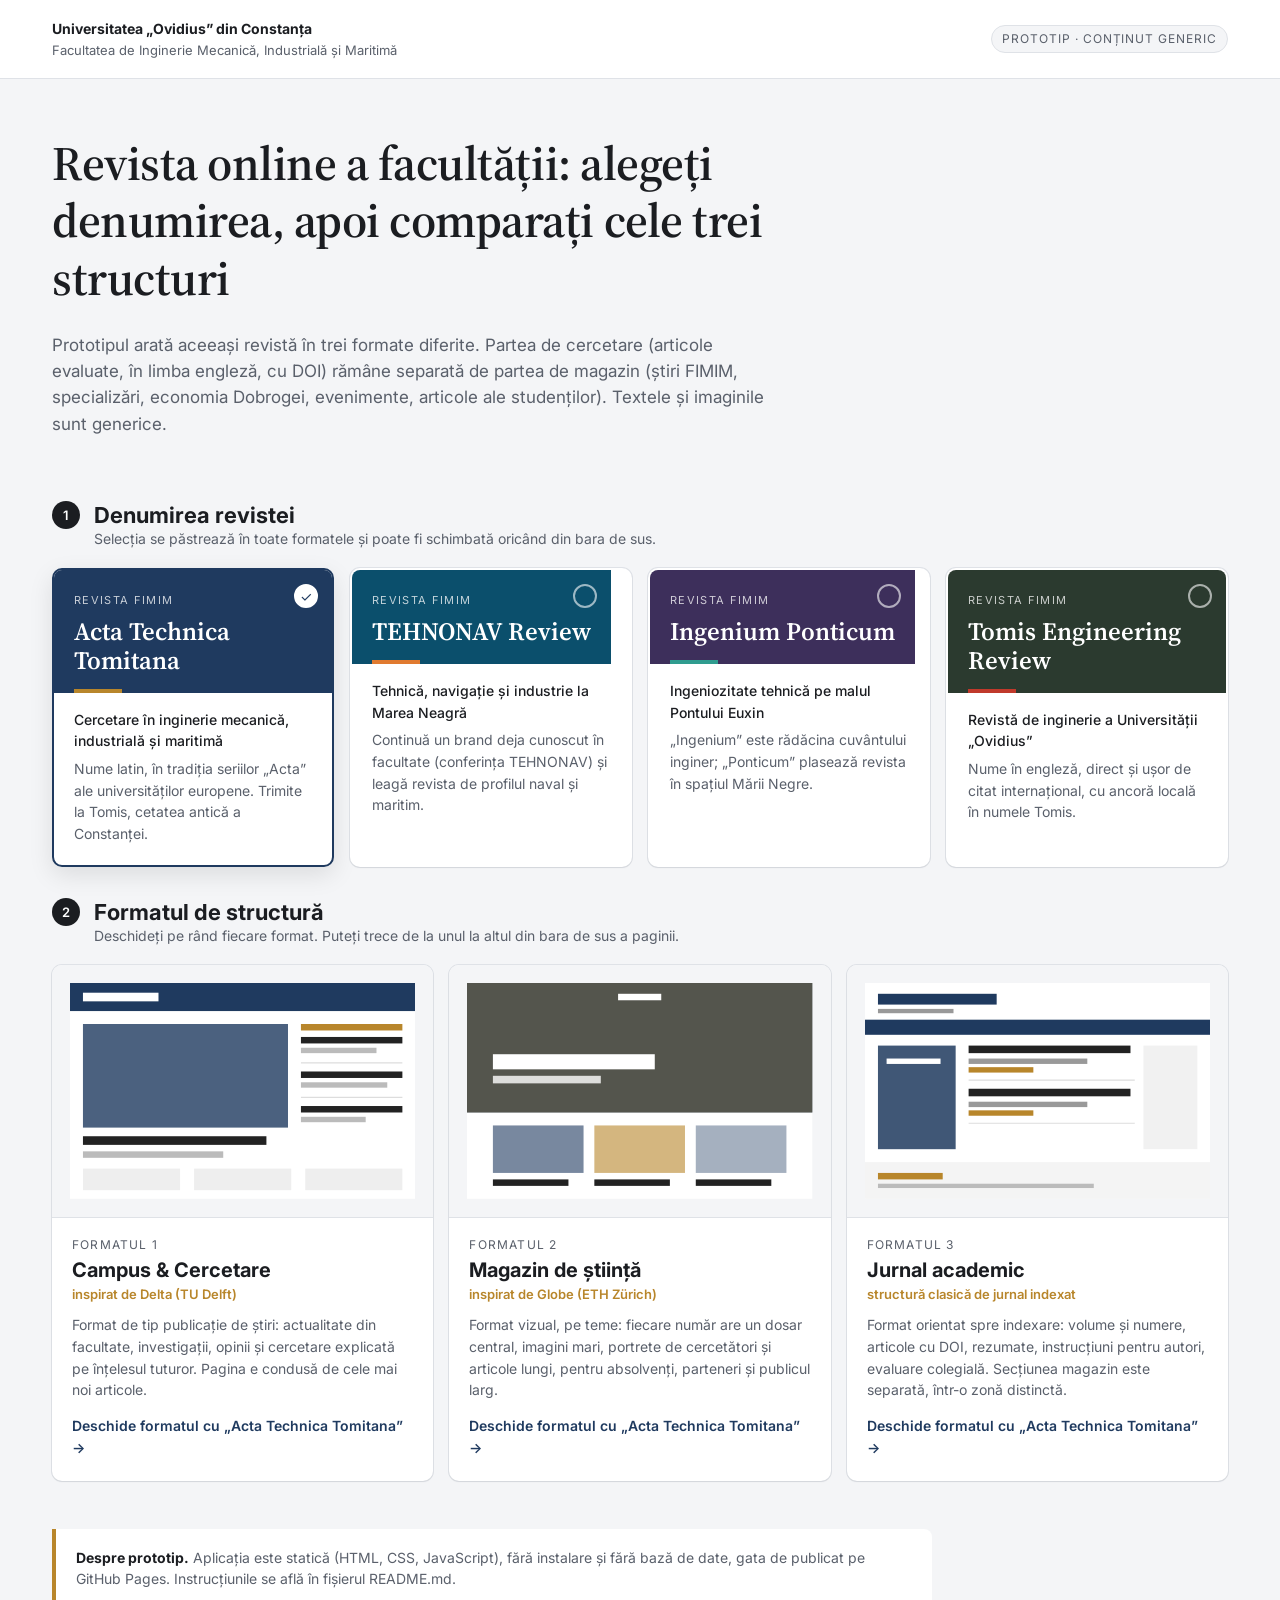
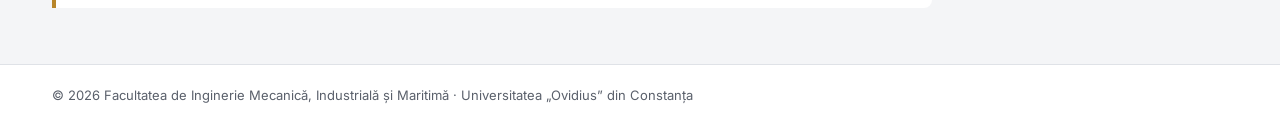
==== index.html @ e28da8f3 "Prototip site revista FIMIM: pagina de alegere și 3 formate Co-Authored-By: Claude Opus 5.5 <noreply" ====
<!doctype html>
<html lang="ro">
<head>
<meta charset="utf-8">
<meta name="viewport" content="width=device-width, initial-scale=1">
<title>Prototip revistă FIMIM</title>
<meta name="description" content="Prototip pentru revista online a Facultății de Inginerie Mecanică, Industrială și Maritimă, Universitatea Ovidius din Constanța.">
<link rel="preconnect" href="https://fonts.googleapis.com">
<link rel="preconnect" href="https://fonts.gstatic.com" crossorigin>
<link href="https://fonts.googleapis.com/css2?family=Inter:wght@400;500;600;700&family=Source+Serif+4:opsz,wght@8..60,400;8..60,600;8..60,700&display=swap" rel="stylesheet">
<link rel="stylesheet" href="assets/css/base.css">
<style>
  body { background: var(--fundal-2); }
  .antet { background: #fff; border-bottom: 1px solid var(--linie); }
  .antet .container { display: flex; align-items: center; justify-content: space-between; gap: 16px; padding-top: 18px; padding-bottom: 18px; flex-wrap: wrap; }
  .antet .inst { font-size: 13px; color: var(--text-2); }
  .antet .inst strong { display: block; color: var(--text); font-size: 14px; }
  .antet .stare { font-size: 12px; text-transform: uppercase; letter-spacing: .08em; color: var(--text-2); border: 1px solid var(--linie); padding: 4px 10px; border-radius: 99px; background: var(--fundal-2); }

  .intro { padding: 56px 0 24px; }
  .intro h1 { font-family: "Source Serif 4", Georgia, serif; font-size: clamp(30px, 4.5vw, 48px); font-weight: 600; max-width: 820px; letter-spacing: -.01em; }
  .intro p { color: var(--text-2); max-width: 720px; font-size: 17px; }

  .pas { padding: 24px 0 8px; }
  .pas-cap { display: flex; align-items: baseline; gap: 14px; margin-bottom: 18px; }
  .pas-cap .nr { font: 600 13px/1 "Inter", sans-serif; color: #fff; background: var(--text); width: 28px; height: 28px; border-radius: 50%; display: grid; place-items: center; flex: none; transform: translateY(-3px); }
  .pas-cap h2 { font-size: 22px; margin: 0; }
  .pas-cap p { margin: 0; color: var(--text-2); font-size: 14px; }

  .grila-nume { display: grid; grid-template-columns: repeat(auto-fill, minmax(260px, 1fr)); gap: 16px; }
  .card-nume {
    text-align: left; font: inherit; color: inherit; cursor: pointer;
    background: #fff; border: 2px solid transparent; border-radius: 10px; padding: 0; overflow: hidden;
    box-shadow: 0 1px 2px rgba(0,0,0,.06), 0 0 0 1px var(--linie);
    transition: box-shadow .15s, transform .15s, border-color .15s;
    display: flex; flex-direction: column;
  }
  .card-nume:hover { transform: translateY(-2px); box-shadow: 0 8px 24px rgba(0,0,0,.08), 0 0 0 1px var(--linie); }
  .card-nume:focus-visible { outline: 3px solid #4b8bf5; outline-offset: 2px; }
  .card-nume[aria-pressed="true"] { border-color: var(--c); box-shadow: 0 8px 24px rgba(0,0,0,.1); }
  .card-nume .mast { background: var(--c); color: #fff; padding: 22px 20px 18px; position: relative; }
  .card-nume .mast::after { content: ""; position: absolute; left: 20px; bottom: 0; width: 48px; height: 4px; background: var(--a); }
  .card-nume .mast small { display: block; font-size: 11px; letter-spacing: .12em; text-transform: uppercase; opacity: .75; margin-bottom: 8px; }
  .card-nume .mast strong { font-family: "Source Serif 4", Georgia, serif; font-size: 25px; font-weight: 600; line-height: 1.15; display: block; }
  .card-nume .corp { padding: 16px 20px 20px; font-size: 14px; color: var(--text-2); flex: 1; }
  .card-nume .corp em { display: block; font-style: normal; color: var(--text); font-weight: 500; margin-bottom: 6px; }
  .card-nume .bifa { position: absolute; top: 14px; right: 14px; width: 24px; height: 24px; border-radius: 50%; border: 2px solid rgba(255,255,255,.6); display: grid; place-items: center; font-size: 14px; }
  .card-nume[aria-pressed="true"] .bifa { background: #fff; color: var(--c); border-color: #fff; }

  .grila-format { display: grid; grid-template-columns: repeat(auto-fill, minmax(300px, 1fr)); gap: 16px; }
  .card-format {
    display: flex; flex-direction: column; text-decoration: none; background: #fff; border-radius: 10px; overflow: hidden;
    box-shadow: 0 1px 2px rgba(0,0,0,.06), 0 0 0 1px var(--linie); transition: box-shadow .15s, transform .15s;
  }
  .card-format:hover { transform: translateY(-2px); box-shadow: 0 10px 28px rgba(0,0,0,.1), 0 0 0 1px var(--linie); }
  .card-format:focus-visible { outline: 3px solid #4b8bf5; outline-offset: 2px; }
  .schita { background: var(--fundal-2); padding: 18px; border-bottom: 1px solid var(--linie); aspect-ratio: 16/10; }
  .schita svg { width: 100%; height: 100%; }
  .card-format .corp { padding: 18px 20px 22px; display: flex; flex-direction: column; flex: 1; }
  .card-format .nr { font-size: 12px; text-transform: uppercase; letter-spacing: .1em; color: var(--text-2); }
  .card-format h3 { font-size: 20px; margin: 4px 0 2px; }
  .card-format .insp { font-size: 13px; color: var(--accent); font-weight: 600; margin-bottom: 10px; }
  .card-format p { font-size: 14px; color: var(--text-2); flex: 1; }
  .card-format .deschide { font-weight: 600; font-size: 14px; color: var(--brand); }

  .nota { margin: 40px 0 56px; padding: 18px 20px; background: #fff; border-left: 4px solid var(--accent); border-radius: 0 8px 8px 0; font-size: 14px; color: var(--text-2); max-width: 880px; }
  .nota strong { color: var(--text); }
  footer { border-top: 1px solid var(--linie); background: #fff; font-size: 13px; color: var(--text-2); padding: 20px 0; }
</style>
</head>
<body>

<header class="antet">
  <div class="container">
    <div class="inst">
      <strong data-universitate></strong>
      <span data-facultate></span>
    </div>
    <span class="stare">Prototip · conținut generic</span>
  </div>
</header>

<main class="container">
  <section class="intro">
    <h1>Revista online a facultății: alegeți denumirea, apoi comparați cele trei structuri</h1>
    <p>Prototipul arată aceeași revistă în trei formate diferite. Partea de cercetare (articole evaluate, în limba engleză, cu DOI) rămâne separată de partea de magazin (știri FIMIM, specializări, economia Dobrogei, evenimente, articole ale studenților). Textele și imaginile sunt generice.</p>
  </section>

  <section class="pas" aria-labelledby="pas1">
    <div class="pas-cap"><span class="nr">1</span><div><h2 id="pas1">Denumirea revistei</h2><p>Selecția se păstrează în toate formatele și poate fi schimbată oricând din bara de sus.</p></div></div>
    <div class="grila-nume" id="grila-nume"></div>
  </section>

  <section class="pas" aria-labelledby="pas2">
    <div class="pas-cap"><span class="nr">2</span><div><h2 id="pas2">Formatul de structură</h2><p>Deschideți pe rând fiecare format. Puteți trece de la unul la altul din bara de sus a paginii.</p></div></div>
    <div class="grila-format" id="grila-format"></div>
  </section>

  <aside class="nota">
    <strong>Despre prototip.</strong> Aplicația este statică (HTML, CSS, JavaScript), fără instalare și fără bază de date, gata de publicat pe GitHub Pages. Instrucțiunile se află în fișierul README.md.
  </aside>
</main>

<footer><div class="container">&copy; <span data-an></span> <span data-facultate></span> · <span data-universitate></span></div></footer>

<script src="assets/js/data.js"></script>
<script src="assets/js/app.js"></script>
<script>
(function () {
  var A = window.APP, R = A.R, ales = A.id;

  var schite = {
    campus: '<svg viewBox="0 0 320 200"><rect width="320" height="200" fill="#fff"/><rect x="0" y="0" width="320" height="26" fill="C1"/><rect x="12" y="9" width="70" height="8" fill="#fff"/><rect x="12" y="38" width="190" height="96" fill="C1" opacity=".8"/><rect x="12" y="142" width="170" height="8" fill="#222"/><rect x="12" y="156" width="130" height="6" fill="#bbb"/><rect x="214" y="38" width="94" height="6" fill="C2"/><rect x="214" y="50" width="94" height="6" fill="#222"/><rect x="214" y="60" width="70" height="5" fill="#bbb"/><line x1="214" y1="74" x2="308" y2="74" stroke="#ddd"/><rect x="214" y="82" width="94" height="6" fill="#222"/><rect x="214" y="92" width="80" height="5" fill="#bbb"/><line x1="214" y1="106" x2="308" y2="106" stroke="#ddd"/><rect x="214" y="114" width="94" height="6" fill="#222"/><rect x="214" y="124" width="60" height="5" fill="#bbb"/><rect x="12" y="172" width="90" height="20" fill="#eee"/><rect x="115" y="172" width="90" height="20" fill="#eee"/><rect x="218" y="172" width="90" height="20" fill="#eee"/></svg>',
    magazin: '<svg viewBox="0 0 320 200"><rect width="320" height="200" fill="#fff"/><rect x="0" y="0" width="320" height="120" fill="C1"/><rect x="0" y="0" width="320" height="120" fill="C2" opacity=".35"/><rect x="24" y="66" width="150" height="14" fill="#fff"/><rect x="24" y="86" width="100" height="7" fill="#fff" opacity=".8"/><rect x="140" y="10" width="40" height="6" fill="#fff"/><rect x="24" y="132" width="84" height="44" fill="C1" opacity=".6"/><rect x="118" y="132" width="84" height="44" fill="C2" opacity=".6"/><rect x="212" y="132" width="84" height="44" fill="C1" opacity=".4"/><rect x="24" y="182" width="70" height="6" fill="#222"/><rect x="118" y="182" width="70" height="6" fill="#222"/><rect x="212" y="182" width="70" height="6" fill="#222"/></svg>',
    academic: '<svg viewBox="0 0 320 200"><rect width="320" height="200" fill="#fff"/><rect x="0" y="0" width="320" height="34" fill="#fff"/><rect x="12" y="10" width="110" height="10" fill="C1"/><rect x="12" y="24" width="70" height="4" fill="#999"/><rect x="0" y="34" width="320" height="14" fill="C1"/><rect x="12" y="58" width="72" height="96" fill="C1" opacity=".85"/><rect x="20" y="70" width="50" height="5" fill="#fff"/><rect x="96" y="58" width="150" height="7" fill="#222"/><rect x="96" y="70" width="110" height="5" fill="#999"/><rect x="96" y="78" width="60" height="5" fill="C2"/><line x1="96" y1="90" x2="250" y2="90" stroke="#ddd"/><rect x="96" y="98" width="150" height="7" fill="#222"/><rect x="96" y="110" width="110" height="5" fill="#999"/><rect x="96" y="118" width="60" height="5" fill="C2"/><line x1="96" y1="130" x2="250" y2="130" stroke="#ddd"/><rect x="258" y="58" width="50" height="96" fill="#f1f1f1"/><rect x="0" y="166" width="320" height="34" fill="#f4f4f4"/><rect x="12" y="176" width="60" height="6" fill="C2"/><rect x="12" y="186" width="200" height="4" fill="#bbb"/></svg>'
  };

  function deseneazaNume() {
    var g = document.getElementById("grila-nume");
    g.innerHTML = Object.keys(R.denumiri).map(function (k) {
      var d = R.denumiri[k];
      return '<button type="button" class="card-nume" data-id="' + k + '" aria-pressed="' + (k === ales) + '" style="--c:' + d.culoare + ';--a:' + d.accent + '">' +
        '<div class="mast"><small>Revista FIMIM</small><strong>' + A.esc(d.titlu) + '</strong><span class="bifa" aria-hidden="true">' + (k === ales ? "&#10003;" : "") + "</span></div>" +
        '<div class="corp"><em>' + A.esc(d.motto) + "</em>" + A.esc(d.descriere) + "</div></button>";
    }).join("");
    g.querySelectorAll(".card-nume").forEach(function (b) {
      b.addEventListener("click", function () {
        ales = b.dataset.id;
        A.salveaza(ales);
        history.replaceState(null, "", "?n=" + ales);
        var d = R.denumiri[ales];
        document.documentElement.style.setProperty("--brand", d.culoare);
        document.documentElement.style.setProperty("--accent", d.accent);
        deseneazaNume();
        deseneazaFormate();
        var bt = document.querySelector('.card-nume[data-id="' + ales + '"]');
        if (bt) bt.focus();
      });
    });
  }

  function deseneazaFormate() {
    var d = R.denumiri[ales];
    var g = document.getElementById("grila-format");
    g.innerHTML = R.formate.map(function (f) {
      var s = schite[f.id].replace(/C1/g, d.culoare).replace(/C2/g, d.accent);
      return '<a class="card-format" href="' + f.fisier + "?n=" + ales + '">' +
        '<div class="schita" aria-hidden="true">' + s + "</div>" +
        '<div class="corp"><span class="nr">Formatul ' + f.nr + "</span><h3>" + A.esc(f.nume) + '</h3><span class="insp">' + A.esc(f.inspiratie) + "</span><p>" + A.esc(f.descriere) + '</p><span class="deschide">Deschide formatul cu „' + A.esc(d.titlu) + "” &rarr;</span></div></a>";
    }).join("");
  }

  A.completeaza();
  document.title = "Prototip revistă FIMIM";
  deseneazaNume();
  deseneazaFormate();
})();
</script>
</body>
</html>
---- assets/css/base.css ----
/* Stiluri comune tuturor paginilor */
:root {
  --brand: #1f3a5f;
  --accent: #b8862b;
  --text: #1b1d21;
  --text-2: #5a606b;
  --linie: #dfe2e7;
  --fundal: #ffffff;
  --fundal-2: #f4f5f7;
  --bara: #15171b;
}
*, *::before, *::after { box-sizing: border-box; }
html { -webkit-text-size-adjust: 100%; }
body {
  margin: 0;
  background: var(--fundal);
  color: var(--text);
  font-family: "Inter", system-ui, -apple-system, "Segoe UI", Roboto, sans-serif;
  line-height: 1.55;
}
img, svg { display: block; max-width: 100%; }
a { color: inherit; }
h1, h2, h3, h4 { line-height: 1.2; margin: 0 0 .5em; }
p { margin: 0 0 1em; }
.ascuns { position: absolute; width: 1px; height: 1px; overflow: hidden; clip: rect(0 0 0 0); }

.imagine { position: relative; overflow: hidden; background: var(--brand); }
.imagine svg { width: 100%; height: 100%; }

/* Bara de prototip */
.bara-prototip {
  background: var(--bara);
  color: #e9ebee;
  font: 13px/1.3 "Inter", system-ui, sans-serif;
  position: sticky;
  top: 0;
  z-index: 50;
  border-bottom: 1px solid #000;
}
.bp-interior {
  max-width: 1280px;
  margin: 0 auto;
  padding: 8px 16px;
  display: flex;
  align-items: center;
  gap: 16px;
  flex-wrap: wrap;
}
.bp-acasa { text-decoration: none; color: #aab0ba; white-space: nowrap; }
.bp-acasa:hover { color: #fff; }
.bp-nume { display: flex; align-items: center; gap: 8px; }
.bp-nume span { color: #8a909a; text-transform: uppercase; letter-spacing: .08em; font-size: 11px; }
.bp-nume select {
  background: #22252b; color: #fff; border: 1px solid #3a3e46; border-radius: 4px;
  padding: 5px 8px; font: inherit;
}
.bp-formate { display: flex; gap: 4px; margin-left: auto; flex-wrap: wrap; }
.bp-formate a {
  text-decoration: none; padding: 6px 10px; border-radius: 4px; color: #c9cdd4; white-space: nowrap;
}
.bp-formate a:hover { background: #22252b; color: #fff; }
.bp-formate a.activ { background: #fff; color: #111; }
.bp-formate .nr {
  display: inline-grid; place-items: center; width: 18px; height: 18px; border-radius: 50%;
  background: rgba(255,255,255,.12); font-size: 11px; margin-right: 2px;
}
.bp-formate a.activ .nr { background: var(--accent); color: #fff; }
@media (max-width: 720px) {
  .bp-formate { margin-left: 0; width: 100%; }
  .bp-formate a { flex: 1; text-align: center; padding: 6px 4px; }
}

/* Container comun */
.container { max-width: 1240px; margin: 0 auto; padding: 0 16px; }
@media (min-width: 900px) { .container { padding: 0 32px; } }

.eticheta-placeholder {
  display: inline-block; font-size: 11px; letter-spacing: .06em; text-transform: uppercase;
  color: var(--text-2); border: 1px dashed var(--linie); padding: 2px 6px; border-radius: 3px;
}
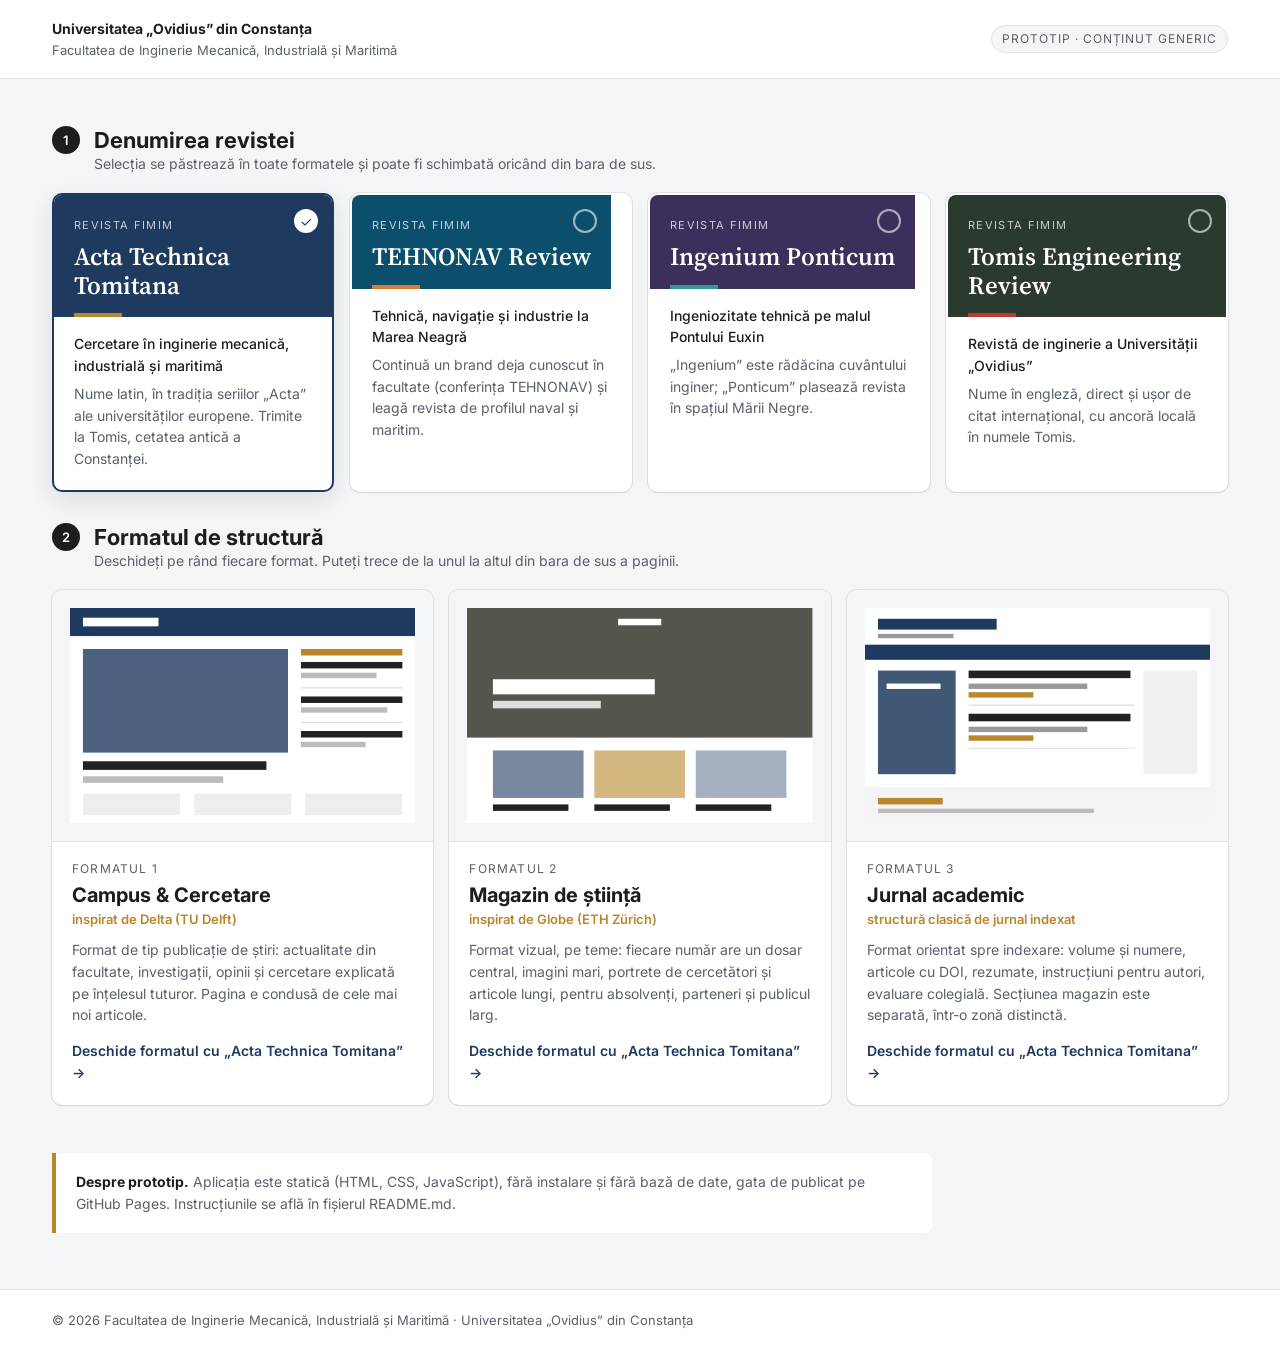
==== commit 08c12b18: "Pagina principală: elimină textul introductiv Co-Authored-By: Claude Opus 5.5 <noreply@anthropic.com" ====
--- a/index.html
+++ b/index.html
@@ -22,6 +22,7 @@
   .intro p { color: var(--text-2); max-width: 720px; font-size: 17px; }
 
   .pas { padding: 24px 0 8px; }
+  main > .pas:first-child { padding-top: 48px; }
   .pas-cap { display: flex; align-items: baseline; gap: 14px; margin-bottom: 18px; }
   .pas-cap .nr { font: 600 13px/1 "Inter", sans-serif; color: #fff; background: var(--text); width: 28px; height: 28px; border-radius: 50%; display: grid; place-items: center; flex: none; transform: translateY(-3px); }
   .pas-cap h2 { font-size: 22px; margin: 0; }
@@ -81,10 +82,6 @@
 </header>
 
 <main class="container">
-  <section class="intro">
-    <h1>Revista online a facultății: alegeți denumirea, apoi comparați cele trei structuri</h1>
-    <p>Prototipul arată aceeași revistă în trei formate diferite. Partea de cercetare (articole evaluate, în limba engleză, cu DOI) rămâne separată de partea de magazin (știri FIMIM, specializări, economia Dobrogei, evenimente, articole ale studenților). Textele și imaginile sunt generice.</p>
-  </section>
 
   <section class="pas" aria-labelledby="pas1">
     <div class="pas-cap"><span class="nr">1</span><div><h2 id="pas1">Denumirea revistei</h2><p>Selecția se păstrează în toate formatele și poate fi schimbată oricând din bara de sus.</p></div></div>
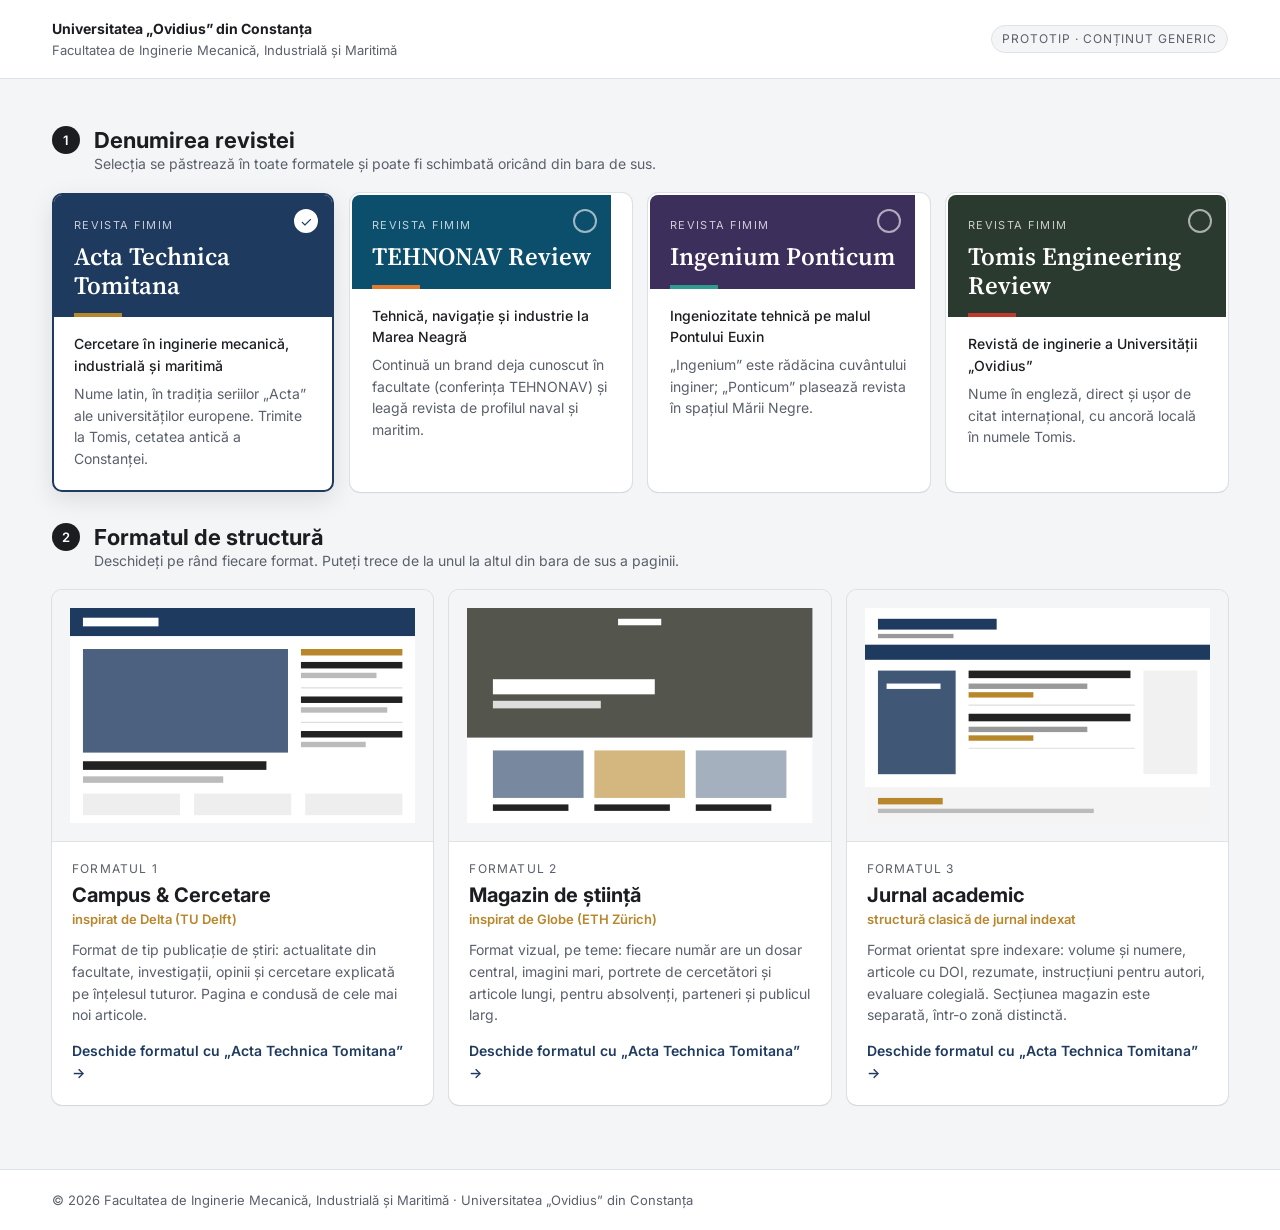
==== commit 196c28d1: "Pagina principală: doar alegerea denumirii și a formatului Co-Authored-By: Claude Opus 5.5 <noreply@" ====
--- a/index.html
+++ b/index.html
@@ -17,9 +17,6 @@
   .antet .inst strong { display: block; color: var(--text); font-size: 14px; }
   .antet .stare { font-size: 12px; text-transform: uppercase; letter-spacing: .08em; color: var(--text-2); border: 1px solid var(--linie); padding: 4px 10px; border-radius: 99px; background: var(--fundal-2); }
 
-  .intro { padding: 56px 0 24px; }
-  .intro h1 { font-family: "Source Serif 4", Georgia, serif; font-size: clamp(30px, 4.5vw, 48px); font-weight: 600; max-width: 820px; letter-spacing: -.01em; }
-  .intro p { color: var(--text-2); max-width: 720px; font-size: 17px; }
 
   .pas { padding: 24px 0 8px; }
   main > .pas:first-child { padding-top: 48px; }
@@ -64,8 +61,6 @@
   .card-format p { font-size: 14px; color: var(--text-2); flex: 1; }
   .card-format .deschide { font-weight: 600; font-size: 14px; color: var(--brand); }
 
-  .nota { margin: 40px 0 56px; padding: 18px 20px; background: #fff; border-left: 4px solid var(--accent); border-radius: 0 8px 8px 0; font-size: 14px; color: var(--text-2); max-width: 880px; }
-  .nota strong { color: var(--text); }
   footer { border-top: 1px solid var(--linie); background: #fff; font-size: 13px; color: var(--text-2); padding: 20px 0; }
 </style>
 </head>
@@ -81,7 +76,7 @@
   </div>
 </header>
 
-<main class="container">
+<main class="container" style="padding-bottom:56px">
 
   <section class="pas" aria-labelledby="pas1">
     <div class="pas-cap"><span class="nr">1</span><div><h2 id="pas1">Denumirea revistei</h2><p>Selecția se păstrează în toate formatele și poate fi schimbată oricând din bara de sus.</p></div></div>
@@ -92,10 +87,6 @@
     <div class="pas-cap"><span class="nr">2</span><div><h2 id="pas2">Formatul de structură</h2><p>Deschideți pe rând fiecare format. Puteți trece de la unul la altul din bara de sus a paginii.</p></div></div>
     <div class="grila-format" id="grila-format"></div>
   </section>
-
-  <aside class="nota">
-    <strong>Despre prototip.</strong> Aplicația este statică (HTML, CSS, JavaScript), fără instalare și fără bază de date, gata de publicat pe GitHub Pages. Instrucțiunile se află în fișierul README.md.
-  </aside>
 </main>
 
 <footer><div class="container">&copy; <span data-an></span> <span data-facultate></span> · <span data-universitate></span></div></footer>
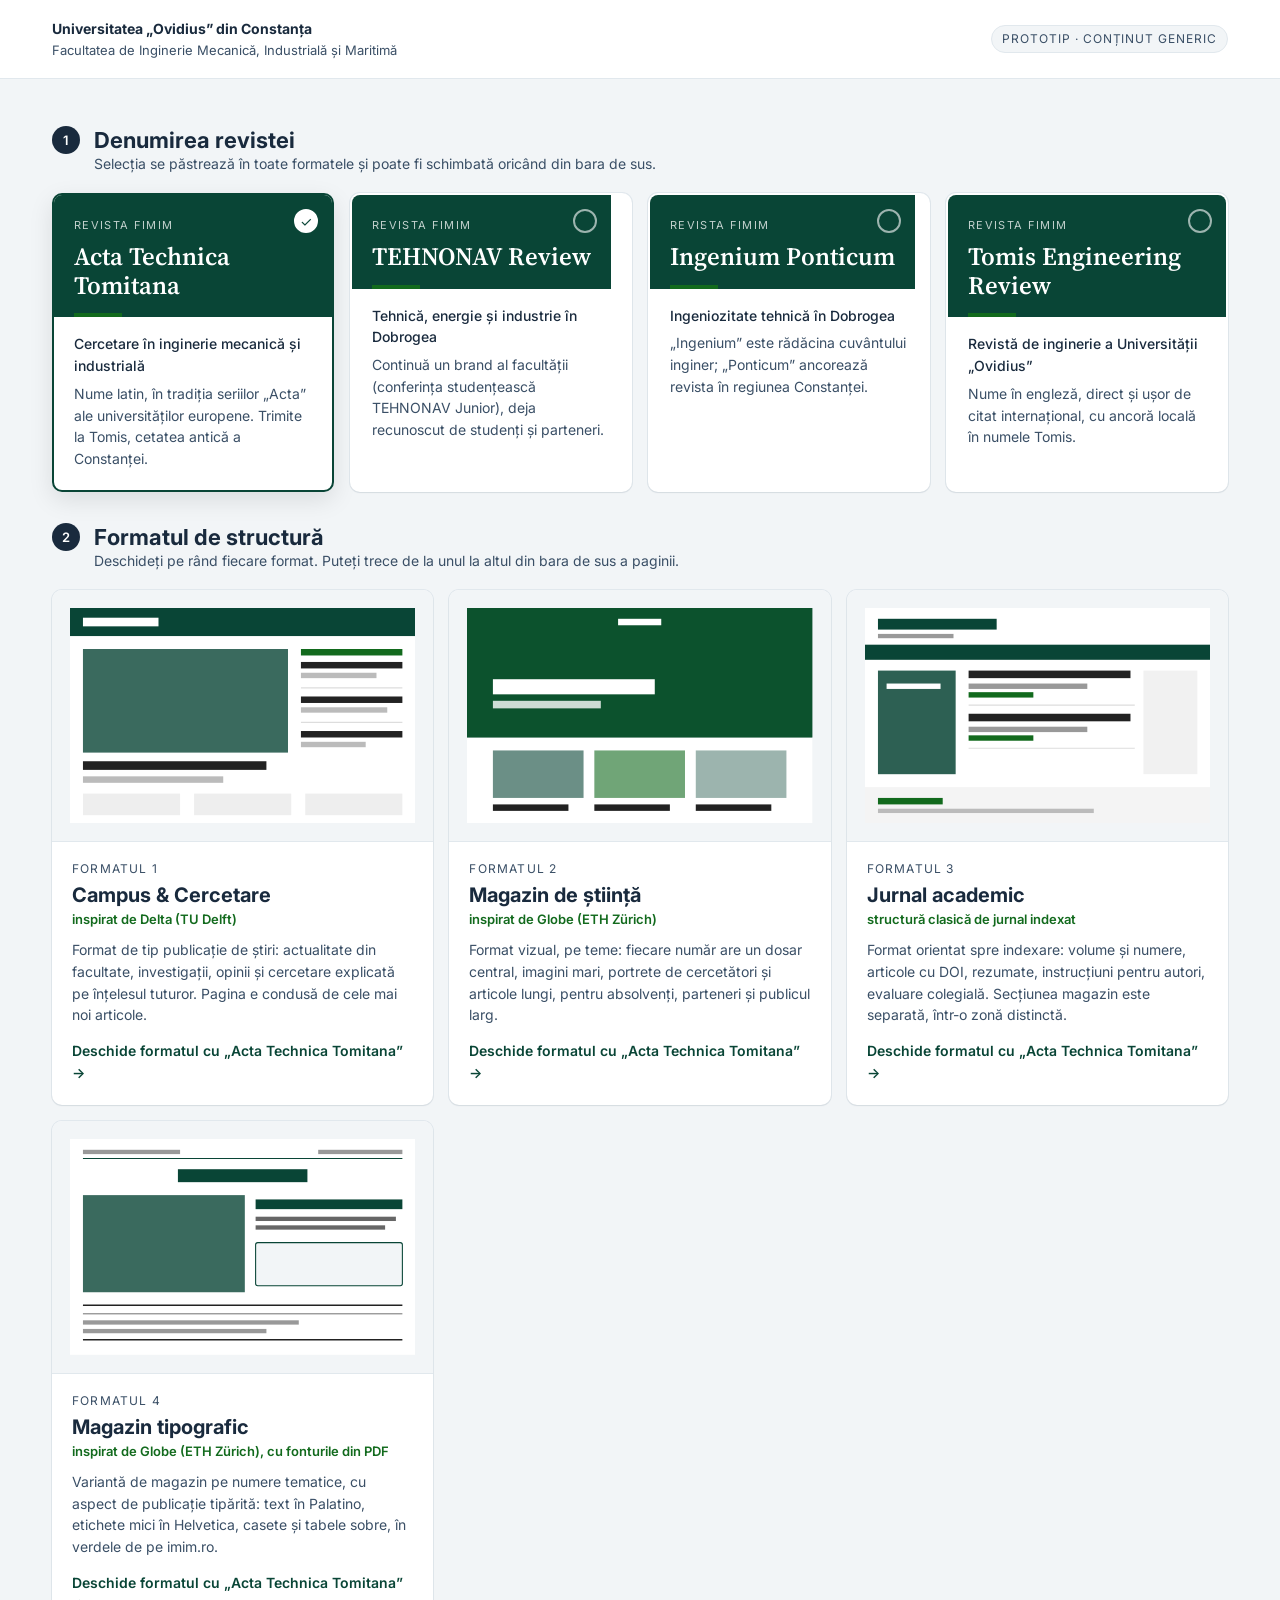
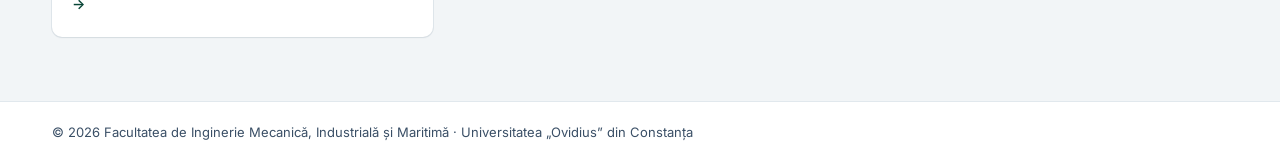
==== commit fe650f58: "Verde imim.ro, machete 3D, formatul 4 tipografic, pagini interne pentru toate meniurile Co-Authored-" ====
--- a/index.html
+++ b/index.html
@@ -100,6 +100,7 @@
   var schite = {
     campus: '<svg viewBox="0 0 320 200"><rect width="320" height="200" fill="#fff"/><rect x="0" y="0" width="320" height="26" fill="C1"/><rect x="12" y="9" width="70" height="8" fill="#fff"/><rect x="12" y="38" width="190" height="96" fill="C1" opacity=".8"/><rect x="12" y="142" width="170" height="8" fill="#222"/><rect x="12" y="156" width="130" height="6" fill="#bbb"/><rect x="214" y="38" width="94" height="6" fill="C2"/><rect x="214" y="50" width="94" height="6" fill="#222"/><rect x="214" y="60" width="70" height="5" fill="#bbb"/><line x1="214" y1="74" x2="308" y2="74" stroke="#ddd"/><rect x="214" y="82" width="94" height="6" fill="#222"/><rect x="214" y="92" width="80" height="5" fill="#bbb"/><line x1="214" y1="106" x2="308" y2="106" stroke="#ddd"/><rect x="214" y="114" width="94" height="6" fill="#222"/><rect x="214" y="124" width="60" height="5" fill="#bbb"/><rect x="12" y="172" width="90" height="20" fill="#eee"/><rect x="115" y="172" width="90" height="20" fill="#eee"/><rect x="218" y="172" width="90" height="20" fill="#eee"/></svg>',
     magazin: '<svg viewBox="0 0 320 200"><rect width="320" height="200" fill="#fff"/><rect x="0" y="0" width="320" height="120" fill="C1"/><rect x="0" y="0" width="320" height="120" fill="C2" opacity=".35"/><rect x="24" y="66" width="150" height="14" fill="#fff"/><rect x="24" y="86" width="100" height="7" fill="#fff" opacity=".8"/><rect x="140" y="10" width="40" height="6" fill="#fff"/><rect x="24" y="132" width="84" height="44" fill="C1" opacity=".6"/><rect x="118" y="132" width="84" height="44" fill="C2" opacity=".6"/><rect x="212" y="132" width="84" height="44" fill="C1" opacity=".4"/><rect x="24" y="182" width="70" height="6" fill="#222"/><rect x="118" y="182" width="70" height="6" fill="#222"/><rect x="212" y="182" width="70" height="6" fill="#222"/></svg>',
+    tipografic: '<svg viewBox="0 0 320 200"><rect width="320" height="200" fill="#fff"/><rect x="12" y="10" width="90" height="4" fill="#999"/><rect x="230" y="10" width="78" height="4" fill="#999"/><line x1="12" y1="18" x2="308" y2="18" stroke="C1"/><rect x="100" y="28" width="120" height="12" fill="C1"/><rect x="12" y="52" width="150" height="90" fill="C1" opacity=".8"/><rect x="172" y="56" width="136" height="9" fill="C1"/><rect x="172" y="72" width="130" height="4" fill="#666"/><rect x="172" y="80" width="120" height="4" fill="#666"/><rect x="172" y="96" width="136" height="40" rx="2" fill="#f2f5f7" stroke="C1"/><line x1="12" y1="154" x2="308" y2="154" stroke="#222" stroke-width="1.5"/><line x1="12" y1="162" x2="308" y2="162" stroke="#222" stroke-width=".6"/><rect x="12" y="168" width="200" height="4" fill="#999"/><rect x="12" y="176" width="170" height="4" fill="#999"/><line x1="12" y1="186" x2="308" y2="186" stroke="#222" stroke-width="1.5"/></svg>',
     academic: '<svg viewBox="0 0 320 200"><rect width="320" height="200" fill="#fff"/><rect x="0" y="0" width="320" height="34" fill="#fff"/><rect x="12" y="10" width="110" height="10" fill="C1"/><rect x="12" y="24" width="70" height="4" fill="#999"/><rect x="0" y="34" width="320" height="14" fill="C1"/><rect x="12" y="58" width="72" height="96" fill="C1" opacity=".85"/><rect x="20" y="70" width="50" height="5" fill="#fff"/><rect x="96" y="58" width="150" height="7" fill="#222"/><rect x="96" y="70" width="110" height="5" fill="#999"/><rect x="96" y="78" width="60" height="5" fill="C2"/><line x1="96" y1="90" x2="250" y2="90" stroke="#ddd"/><rect x="96" y="98" width="150" height="7" fill="#222"/><rect x="96" y="110" width="110" height="5" fill="#999"/><rect x="96" y="118" width="60" height="5" fill="C2"/><line x1="96" y1="130" x2="250" y2="130" stroke="#ddd"/><rect x="258" y="58" width="50" height="96" fill="#f1f1f1"/><rect x="0" y="166" width="320" height="34" fill="#f4f4f4"/><rect x="12" y="176" width="60" height="6" fill="C2"/><rect x="12" y="186" width="200" height="4" fill="#bbb"/></svg>'
   };
 
--- a/assets/css/base.css
+++ b/assets/css/base.css
@@ -1,13 +1,13 @@
 /* Stiluri comune tuturor paginilor */
 :root {
-  --brand: #1f3a5f;
-  --accent: #b8862b;
-  --text: #1b1d21;
-  --text-2: #5a606b;
-  --linie: #dfe2e7;
+  --brand: #094536;
+  --accent: #126A1D;
+  --text: #192a3d;
+  --text-2: #3A4F66;
+  --linie: #e1e8ed;
   --fundal: #ffffff;
-  --fundal-2: #f4f5f7;
-  --bara: #15171b;
+  --fundal-2: #f2f5f7;
+  --bara: #062e24;
 }
 *, *::before, *::after { box-sizing: border-box; }
 html { -webkit-text-size-adjust: 100%; }
@@ -51,14 +51,14 @@
 .bp-nume { display: flex; align-items: center; gap: 8px; }
 .bp-nume span { color: #8a909a; text-transform: uppercase; letter-spacing: .08em; font-size: 11px; }
 .bp-nume select {
-  background: #22252b; color: #fff; border: 1px solid #3a3e46; border-radius: 4px;
+  background: #0b3a2e; color: #fff; border: 1px solid #1d5a48; border-radius: 4px;
   padding: 5px 8px; font: inherit;
 }
 .bp-formate { display: flex; gap: 4px; margin-left: auto; flex-wrap: wrap; }
 .bp-formate a {
   text-decoration: none; padding: 6px 10px; border-radius: 4px; color: #c9cdd4; white-space: nowrap;
 }
-.bp-formate a:hover { background: #22252b; color: #fff; }
+.bp-formate a:hover { background: #0b3a2e; color: #fff; }
 .bp-formate a.activ { background: #fff; color: #111; }
 .bp-formate .nr {
   display: inline-grid; place-items: center; width: 18px; height: 18px; border-radius: 50%;
@@ -78,3 +78,96 @@
   display: inline-block; font-size: 11px; letter-spacing: .06em; text-transform: uppercase;
   color: var(--text-2); border: 1px dashed var(--linie); padding: 2px 6px; border-radius: 3px;
 }
+
+/* Lista de programe de studii (comună) */
+.spec-grila { display: grid; gap: 28px; grid-template-columns: 1fr; }
+@media (min-width: 900px) { .spec-grila { grid-template-columns: 3fr 2fr; } }
+.spec-titlu { font-size: 13px; text-transform: uppercase; letter-spacing: .1em; color: var(--text-2); margin-bottom: 10px; }
+.spec-lista { list-style: none; margin: 0; padding: 0; display: grid; gap: 10px; grid-template-columns: repeat(auto-fill, minmax(240px, 1fr)); }
+.spec-lista a { display: block; text-decoration: none; padding: 14px 16px; border: 1px solid var(--linie); border-left: 4px solid var(--brand); background: #fff; height: 100%; color: var(--text); }
+.spec-lista a:hover { border-left-color: var(--accent); }
+.spec-lista strong { display: block; font-size: 15px; line-height: 1.3; }
+.spec-lista span { display: block; font-size: 12px; color: var(--text-2); margin-top: 4px; }
+
+.imagine > svg { position: absolute; inset: 0; }
+.imagine .macheta { position: absolute; inset: 4%; width: 92%; height: 92%; object-fit: contain; filter: drop-shadow(0 18px 24px rgba(0,0,0,.28)); }
+
+/* ---------- Pagini interne (comune) ---------- */
+.pg-cont { padding-top: 20px; padding-bottom: 56px; }
+.pg-fir { font-size: 13px; color: var(--text-2); padding: 6px 0 18px; border-bottom: 1px solid var(--linie); margin-bottom: 24px; }
+.pg-fir a { color: var(--brand); text-decoration: none; }
+.pg-grila { display: grid; gap: 40px; grid-template-columns: 1fr; }
+@media (min-width: 960px) { .pg-grila { grid-template-columns: minmax(0, 1fr) 260px; } }
+.pg-corp { min-width: 0; }
+.pg-corp h1 { color: var(--brand); font-size: clamp(28px, 3.4vw, 40px); margin-bottom: 10px; }
+.pg-corp h2 { color: var(--brand); font-size: 22px; margin: 30px 0 10px; }
+.pg-corp h3 { font-size: 18px; margin: 8px 0 6px; }
+.pg-corp p, .pg-corp li { max-width: 760px; }
+.pg-corp a { color: var(--brand); }
+.pg-sapou { font-size: 19px; color: var(--text-2); max-width: 760px; }
+.pg-meta { font-size: 13px; color: var(--text-2); }
+.pg-meta-sus { margin: -2px 0 18px; }
+.pg-rubrica { font-size: 12px; font-weight: 700; text-transform: uppercase; letter-spacing: .06em; color: var(--accent); }
+.pg-figura { margin: 18px 0 22px; }
+.pg-figura .imagine { aspect-ratio: 16/9; border-radius: 3px; }
+.pg-figura figcaption { font-size: 13px; color: var(--text-2); margin-top: 6px; }
+.pg-citat { border-left: 4px solid var(--accent); margin: 22px 0; padding: 4px 0 4px 18px; font-size: 21px; font-style: italic; max-width: 720px; }
+.pg-carduri { display: grid; gap: 22px; grid-template-columns: repeat(auto-fill, minmax(240px, 1fr)); margin-top: 10px; }
+.pg-card { display: block; text-decoration: none; color: inherit !important; }
+.pg-card .imagine { aspect-ratio: 3/2; border-radius: 3px; margin-bottom: 10px; }
+.pg-card h3 { color: var(--text); }
+.pg-card:hover h3 { text-decoration: underline; color: var(--brand); }
+.pg-card p { font-size: 14px; color: var(--text-2); margin-bottom: 6px; }
+.pg-paginare { display: flex; gap: 6px; margin-top: 28px; }
+.pg-paginare a, .pg-paginare span { padding: 6px 12px; border: 1px solid var(--linie); text-decoration: none; font-size: 14px; }
+.pg-paginare .activ { background: var(--brand); color: #fff; border-color: var(--brand); }
+.pg-tabel { border-collapse: collapse; border-top: 1.6px solid var(--text); border-bottom: 1.6px solid var(--text); margin: 8px 0 14px; min-width: min(100%, 520px); }
+.pg-tabel th, .pg-tabel td { text-align: left; padding: 7px 18px 7px 0; vertical-align: top; }
+.pg-tabel th { font-weight: 600; }
+.pg-tabel-lat tr:first-child th { border-bottom: .6px solid var(--text); }
+.pg-autor { display: flex; gap: 14px; align-items: center; background: var(--fundal-2); padding: 14px 16px; margin: 28px 0 10px; border-radius: 3px; max-width: 760px; }
+.pg-avatar { width: 52px; height: 52px; border-radius: 50%; background: var(--brand); color: #fff; display: grid; place-items: center; font-weight: 700; flex: none; }
+.pg-distribuie { font-size: 14px; color: var(--text-2); }
+.pg-autori { font-size: 16px; }
+.pg-butoane { display: flex; gap: 8px; flex-wrap: wrap; }
+.pg-buton { display: inline-block; padding: 8px 14px; border: 1px solid var(--brand); border-radius: 3px; text-decoration: none; font-weight: 600; font-size: 14px; }
+.pg-buton.plin { background: var(--brand); color: #fff !important; }
+.pg-ref li { margin-bottom: 6px; font-size: 15px; }
+.pg-editorial { background: var(--fundal-2); border-left: 4px solid var(--brand); padding: 12px 16px; margin-bottom: 8px; }
+.pg-art { padding: 12px 0; border-bottom: 1px solid var(--linie); }
+.pg-art a { text-decoration: none; }
+.pg-persoane { list-style: none; padding: 0; margin: 0; display: grid; gap: 10px; grid-template-columns: repeat(auto-fill, minmax(280px, 1fr)); }
+.pg-persoane li { border: 1px solid var(--linie); border-left: 4px solid var(--brand); padding: 12px 14px; }
+.pg-persoane span { display: block; font-size: 14px; color: var(--text-2); }
+.pg-logo { list-style: none; padding: 0; display: grid; gap: 12px; grid-template-columns: repeat(auto-fill, minmax(200px, 1fr)); }
+.pg-logo li { border: 1px solid var(--linie); padding: 14px; font-size: 14px; }
+.pg-logo span { display: grid; place-items: center; height: 60px; background: var(--fundal-2); color: var(--text-2); margin-bottom: 8px; font-size: 12px; letter-spacing: .1em; text-transform: uppercase; }
+.pg-programe { display: grid; gap: 18px; }
+.pg-program { display: grid; gap: 18px; grid-template-columns: 1fr; border: 1px solid var(--linie); padding: 14px; }
+@media (min-width: 700px) { .pg-program { grid-template-columns: 220px 1fr; } }
+.pg-program .imagine { aspect-ratio: 4/3; border-radius: 3px; }
+.pg-program ul { margin: 0; padding-left: 1.1em; font-size: 15px; }
+.pg-sursa { font-size: 13px; color: var(--text-2); margin-top: 16px; }
+.pg-pasi { counter-reset: p; list-style: none; padding: 0; max-width: 760px; }
+.pg-pasi li { counter-increment: p; position: relative; padding: 4px 0 10px 52px; border-left: 2px solid var(--linie); margin-left: 18px; }
+.pg-pasi li::before { content: counter(p); position: absolute; left: -18px; top: 0; width: 34px; height: 34px; border-radius: 50%; background: var(--brand); color: #fff; display: grid; place-items: center; font-weight: 700; }
+.pg-pasi p { margin: 2px 0 0; color: var(--text-2); }
+.pg-fisiere { list-style: none; padding: 0; max-width: 620px; }
+.pg-fisiere li { display: flex; gap: 12px; align-items: center; padding: 12px 0; border-bottom: 1px solid var(--linie); }
+.pg-fisiere .pg-meta { margin-left: auto; }
+.pg-ico { width: 34px; height: 34px; display: grid; place-items: center; background: var(--fundal-2); color: var(--brand); border-radius: 3px; }
+.pg-form { display: grid; gap: 12px; max-width: 560px; }
+.pg-form label { display: grid; gap: 4px; font-size: 14px; font-weight: 600; }
+.pg-form input[type=text], .pg-form textarea { font: inherit; font-weight: 400; padding: 9px 10px; border: 1px solid var(--linie); border-radius: 3px; }
+.pg-form .pg-bifa { display: flex; gap: 8px; font-weight: 400; align-items: center; }
+.pg-form button { justify-self: start; background: var(--brand); color: #fff; border: 0; padding: 10px 20px; font: inherit; font-weight: 600; border-radius: 3px; cursor: pointer; }
+.pg-ok { background: var(--fundal-2); padding: 10px; font-size: 14px; }
+.pg-contact { display: grid; gap: 30px; grid-template-columns: 1fr; }
+@media (min-width: 800px) { .pg-contact { grid-template-columns: 1fr 1fr; } }
+.pg-harta { margin-top: 24px; height: 220px; background: var(--fundal-2); display: grid; place-items: center; color: var(--text-2); border: 1px dashed var(--linie); }
+.pg-actualizat { margin-top: 36px; font-size: 13px; color: var(--text-2); }
+.pg-lateral h4 { font-size: 13px; text-transform: uppercase; letter-spacing: .08em; color: var(--text-2); border-top: 3px solid var(--brand); padding-top: 10px; margin: 0 0 6px; }
+.pg-lateral ul { list-style: none; padding: 0; margin: 0 0 26px; }
+.pg-lateral li a { display: block; padding: 7px 0; border-bottom: 1px solid var(--linie); text-decoration: none; color: var(--text); font-size: 15px; }
+.pg-lateral li a:hover { color: var(--brand); }
+.pg-lateral li a.activ { color: var(--brand); font-weight: 700; }
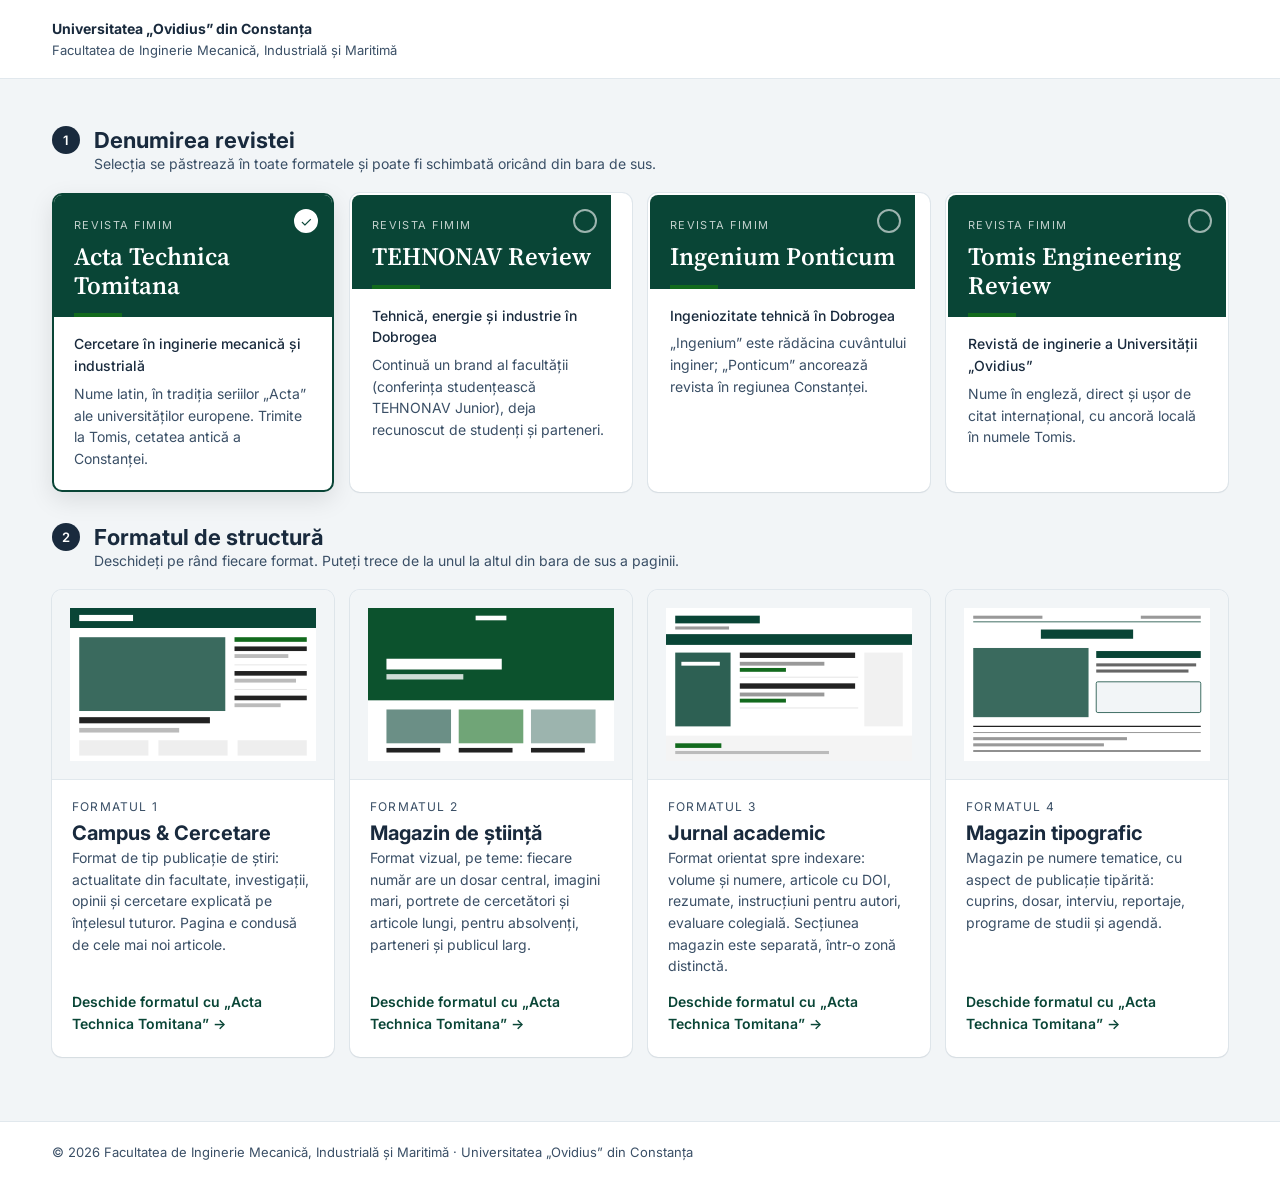
==== commit 8a221931: "Elimină notele de prototip și mențiunile de inspirație; texte de probă realiste Co-Authored-By: Clau" ====
--- a/index.html
+++ b/index.html
@@ -3,8 +3,8 @@
 <head>
 <meta charset="utf-8">
 <meta name="viewport" content="width=device-width, initial-scale=1">
-<title>Prototip revistă FIMIM</title>
-<meta name="description" content="Prototip pentru revista online a Facultății de Inginerie Mecanică, Industrială și Maritimă, Universitatea Ovidius din Constanța.">
+<title>Revista FIMIM</title>
+<meta name="description" content="Revista online a Facultății de Inginerie Mecanică, Industrială și Maritimă, Universitatea Ovidius din Constanța.">
 <link rel="preconnect" href="https://fonts.googleapis.com">
 <link rel="preconnect" href="https://fonts.gstatic.com" crossorigin>
 <link href="https://fonts.googleapis.com/css2?family=Inter:wght@400;500;600;700&family=Source+Serif+4:opsz,wght@8..60,400;8..60,600;8..60,700&display=swap" rel="stylesheet">
@@ -45,7 +45,7 @@
   .card-nume .bifa { position: absolute; top: 14px; right: 14px; width: 24px; height: 24px; border-radius: 50%; border: 2px solid rgba(255,255,255,.6); display: grid; place-items: center; font-size: 14px; }
   .card-nume[aria-pressed="true"] .bifa { background: #fff; color: var(--c); border-color: #fff; }
 
-  .grila-format { display: grid; grid-template-columns: repeat(auto-fill, minmax(300px, 1fr)); gap: 16px; }
+  .grila-format { display: grid; grid-template-columns: repeat(auto-fill, minmax(250px, 1fr)); gap: 16px; }
   .card-format {
     display: flex; flex-direction: column; text-decoration: none; background: #fff; border-radius: 10px; overflow: hidden;
     box-shadow: 0 1px 2px rgba(0,0,0,.06), 0 0 0 1px var(--linie); transition: box-shadow .15s, transform .15s;
@@ -72,7 +72,6 @@
       <strong data-universitate></strong>
       <span data-facultate></span>
     </div>
-    <span class="stare">Prototip · conținut generic</span>
   </div>
 </header>
 
@@ -135,12 +134,12 @@
       var s = schite[f.id].replace(/C1/g, d.culoare).replace(/C2/g, d.accent);
       return '<a class="card-format" href="' + f.fisier + "?n=" + ales + '">' +
         '<div class="schita" aria-hidden="true">' + s + "</div>" +
-        '<div class="corp"><span class="nr">Formatul ' + f.nr + "</span><h3>" + A.esc(f.nume) + '</h3><span class="insp">' + A.esc(f.inspiratie) + "</span><p>" + A.esc(f.descriere) + '</p><span class="deschide">Deschide formatul cu „' + A.esc(d.titlu) + "” &rarr;</span></div></a>";
+        '<div class="corp"><span class="nr">Formatul ' + f.nr + "</span><h3>" + A.esc(f.nume) + "</h3><p>" + A.esc(f.descriere) + '</p><span class="deschide">Deschide formatul cu „' + A.esc(d.titlu) + "” &rarr;</span></div></a>";
     }).join("");
   }
 
   A.completeaza();
-  document.title = "Prototip revistă FIMIM";
+  document.title = "Revista FIMIM";
   deseneazaNume();
   deseneazaFormate();
 })();
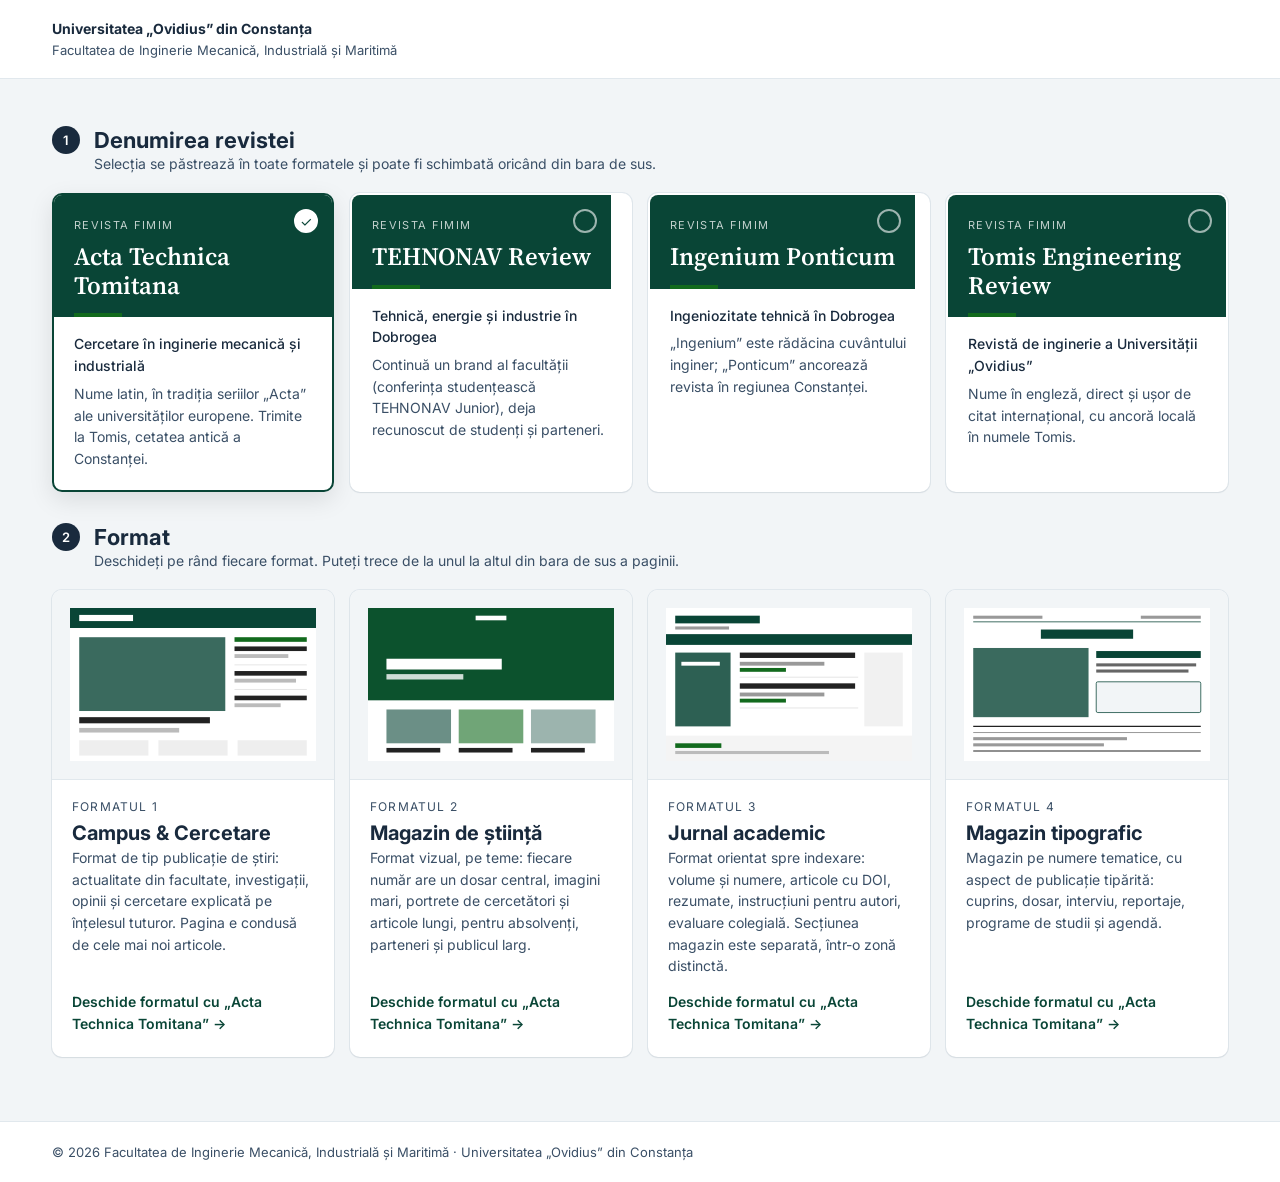
==== commit 812cffa4: "Pagina principală: „Format”; nouă imagine pe coperta Mobilitatea de mâine Co-Authored-By: Claude Opu" ====
--- a/index.html
+++ b/index.html
@@ -83,7 +83,7 @@
   </section>
 
   <section class="pas" aria-labelledby="pas2">
-    <div class="pas-cap"><span class="nr">2</span><div><h2 id="pas2">Formatul de structură</h2><p>Deschideți pe rând fiecare format. Puteți trece de la unul la altul din bara de sus a paginii.</p></div></div>
+    <div class="pas-cap"><span class="nr">2</span><div><h2 id="pas2">Format</h2><p>Deschideți pe rând fiecare format. Puteți trece de la unul la altul din bara de sus a paginii.</p></div></div>
     <div class="grila-format" id="grila-format"></div>
   </section>
 </main>
--- a/assets/css/base.css
+++ b/assets/css/base.css
@@ -171,3 +171,6 @@
 .pg-lateral li a { display: block; padding: 7px 0; border-bottom: 1px solid var(--linie); text-decoration: none; color: var(--text); font-size: 15px; }
 .pg-lateral li a:hover { color: var(--brand); }
 .pg-lateral li a.activ { color: var(--brand); font-weight: 700; }
+
+.imagine.foto { background: var(--fundal-2); }
+.imagine.foto img { position: absolute; inset: 0; width: 100%; height: 100%; object-fit: cover; }
